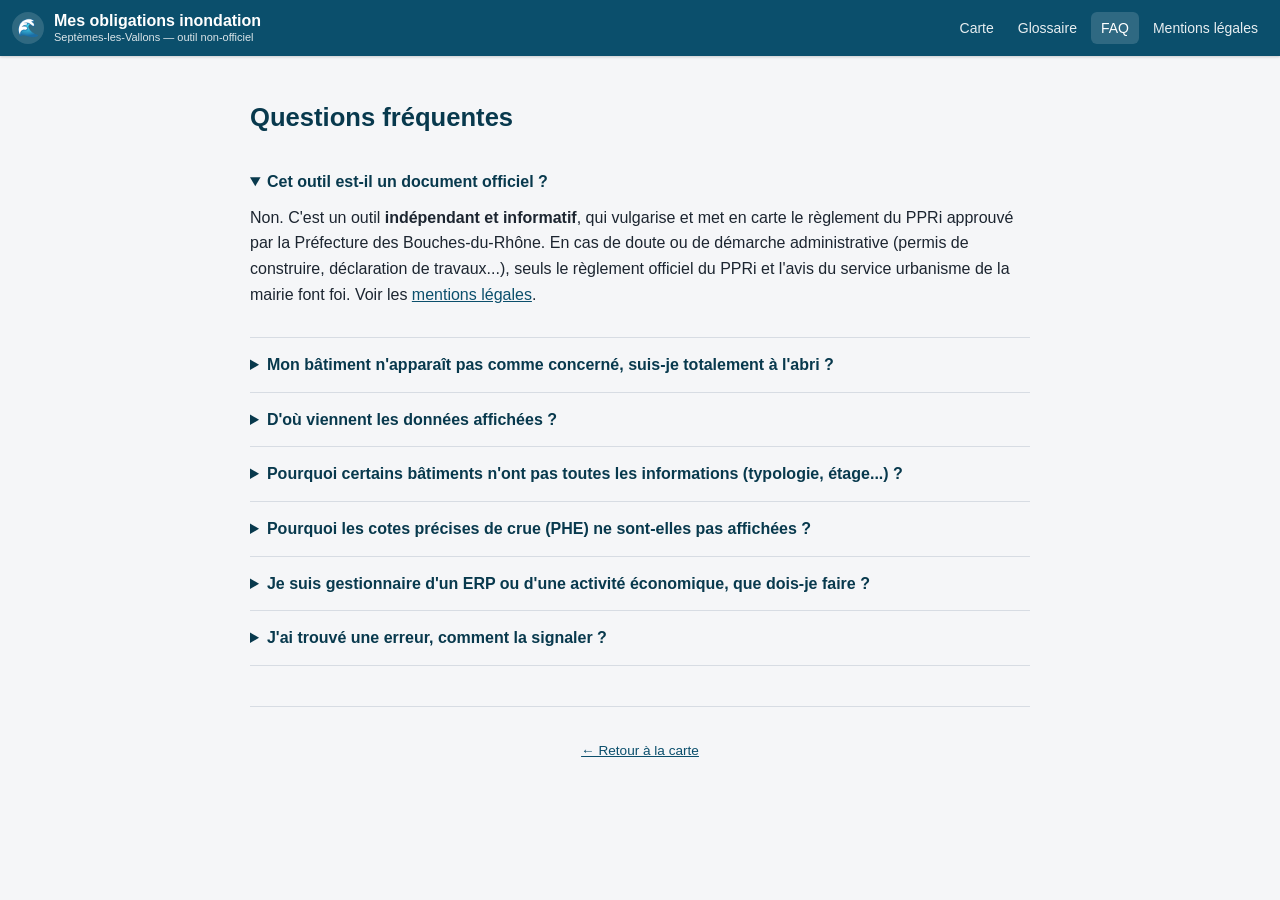
==== faq.html @ 89f33020 "Version initiale : webmap PPRi Septèmes-les-Vallons Outil cartographique public présentant les oblig" ====
<!doctype html>
<html lang="fr">
<head>
  <meta charset="utf-8">
  <meta name="viewport" content="width=device-width, initial-scale=1">
  <title>Questions fréquentes — Mes obligations inondation</title>
  <meta name="description" content="Réponses aux questions fréquentes sur l'outil et sur le PPRi inondation de Septèmes-les-Vallons.">
  <link rel="stylesheet" href="src/css/style.css">
  <link rel="icon" href="data:image/svg+xml,<svg xmlns=%22http://www.w3.org/2000/svg%22 viewBox=%220 0 100 100%22><text y=%22.9em%22 font-size=%2290%22>🌊</text></svg>">
</head>
<body>
  <a class="skip-link" href="#contenu">Aller au contenu principal</a>
  <header class="app-header">
    <a class="brand" href="index.html">
      <span class="pictogram" aria-hidden="true">🌊</span>
      <span class="brand-text">Mes obligations inondation<small>Septèmes-les-Vallons — outil non-officiel</small></span>
    </a>
    <nav aria-label="Navigation principale">
      <a href="index.html">Carte</a>
      <a href="glossaire.html">Glossaire</a>
      <a href="faq.html" aria-current="page">FAQ</a>
      <a href="mentions-legales.html">Mentions légales</a>
    </nav>
    <button class="menu-toggle" id="menu-toggle" aria-label="Ouvrir le menu" aria-expanded="false" aria-controls="mobile-nav">☰</button>
  </header>
  <nav id="mobile-nav" class="mobile-nav" aria-label="Navigation mobile">
    <a href="index.html">🗺️ Carte</a>
    <a href="glossaire.html">📖 Glossaire</a>
    <a href="faq.html">❓ Questions fréquentes</a>
    <a href="mentions-legales.html">⚖️ Mentions légales</a>
  </nav>

  <main id="contenu" class="content-page">
    <h1>Questions fréquentes</h1>

    <details class="faq-item" open>
      <summary>Cet outil est-il un document officiel ?</summary>
      <p>
        Non. C'est un outil <strong>indépendant et informatif</strong>, qui
        vulgarise et met en carte le règlement du PPRi approuvé par la
        Préfecture des Bouches-du-Rhône. En cas de doute ou de démarche
        administrative (permis de construire, déclaration de travaux...),
        seuls le règlement officiel du PPRi et l'avis du service urbanisme de
        la mairie font foi. Voir les <a href="mentions-legales.html">mentions légales</a>.
      </p>
    </details>

    <details class="faq-item">
      <summary>Mon bâtiment n'apparaît pas comme concerné, suis-je totalement à l'abri ?</summary>
      <p>
        Le PPRi « Aygalades (Caravelle) et affluents » couvre un phénomène
        précis (débordement de cours d'eau). D'autres risques peuvent exister
        (ruissellement pluvial, autres aléas) sans être cartographiés par ce
        PPRi. Consultez <a href="https://www.georisques.gouv.fr/" target="_blank" rel="noopener">Géorisques</a>
        pour une vue d'ensemble des risques à votre adresse.
      </p>
    </details>

    <details class="faq-item">
      <summary>D'où viennent les données affichées ?</summary>
      <p>
        Le zonage réglementaire provient du PPRi approuvé, publié par la
        DDTM des Bouches-du-Rhône. Les bâtiments proviennent de la BD TOPO®
        de l'IGN, croisés géographiquement avec le zonage. Les établissements
        recevant du public proviennent de la base nationale Acceslibre. Le
        détail est donné dans <a href="https://github.com/" target="_blank" rel="noopener">le dépôt du projet</a> (fichier
        <code>docs/METHODOLOGIE.md</code>).
      </p>
    </details>

    <details class="faq-item">
      <summary>Pourquoi certains bâtiments n'ont pas toutes les informations (typologie, étage...) ?</summary>
      <p>
        Certaines informations (nombre de logements, présence d'un étage,
        usage précis) sont estimées à partir de données publiques qui ne sont
        pas exhaustives à l'échelle du bâtiment individuel. Lorsque la donnée
        est incertaine ou absente, l'outil l'indique explicitement plutôt que
        de deviner.
      </p>
    </details>

    <details class="faq-item">
      <summary>Pourquoi les cotes précises de crue (PHE) ne sont-elles pas affichées ?</summary>
      <p>
        Pour Septèmes-les-Vallons, ces cotes ne sont disponibles à ce jour que
        sous forme de plan scanné (PDF), sans version cartographique
        exploitable directement. Les intégrer de façon fiable nécessite un
        calage géographique précis, en cours de finalisation. En attendant,
        le plan officiel des cotes PHE reste consultable auprès de la DDTM ou
        de la mairie.
      </p>
    </details>

    <details class="faq-item">
      <summary>Je suis gestionnaire d'un ERP ou d'une activité économique, que dois-je faire ?</summary>
      <p>
        Cliquez sur votre établissement (ou recherchez son adresse) : le
        panneau d'information indique la zone réglementaire, les seuils de
        travaux applicables et, le cas échéant, votre éligibilité au Fonds
        Barnier. Un diagnostic de vulnérabilité réalisé par un professionnel
        reste la démarche de référence pour vos obligations précises.
      </p>
    </details>

    <details class="faq-item">
      <summary>J'ai trouvé une erreur, comment la signaler ?</summary>
      <p>
        Ouvrez une « issue » sur le dépôt du projet en décrivant le bâtiment
        concerné (adresse ou identifiant BD TOPO) et l'erreur constatée. Voir
        le fichier <code>CONTRIBUTING.md</code> du dépôt.
      </p>
    </details>

    <footer class="site-footer">
      <p><a href="index.html">← Retour à la carte</a></p>
    </footer>
  </main>

  <script src="src/js/nav.js"></script>
</body>
</html>
---- src/css/style.css ----
/* =========================================================================
   Mes obligations face au risque inondation — Septèmes-les-Vallons
   Feuille de style principale
   Mobile-first, variables CSS, thème clair uniquement (contexte réglementaire
   -> on privilégie une lecture stable et imprimable plutôt qu'un mode sombre).
   ========================================================================= */

:root {
  /* Palette neutre de l'interface (volontairement distincte des couleurs
     réglementaires des zones, pour ne jamais les confondre) */
  --color-bg: #f5f6f8;
  --color-surface: #ffffff;
  --color-surface-alt: #eef1f5;
  --color-border: #d7dce3;
  --color-text: #1c2530;
  --color-text-muted: #545f6d;
  --color-primary: #0b4f6c;
  --color-primary-dark: #08394d;
  --color-primary-contrast: #ffffff;
  --color-focus: #1a73e8;
  --color-danger: #b3261e;
  --color-success: #2e7d32;

  /* Couleurs réglementaires des zones PPRi — DOIVENT rester cohérentes avec
     data/*.geojson (propriété zoneColor) et docs/METHODOLOGIE.md */
  --zone-bleu-clair: #64b5f6;
  --zone-bleu-fonce: #1565c0;
  --zone-orange: #f57c00;
  --zone-rouge: #c62828;
  --zone-violet: #8e24aa;
  --zone-hors: #9e9e9e;

  --radius-sm: 6px;
  --radius-md: 12px;
  --radius-lg: 16px;
  --shadow-1: 0 1px 3px rgba(20, 27, 36, 0.12), 0 1px 2px rgba(20, 27, 36, 0.08);
  --shadow-2: 0 8px 24px rgba(20, 27, 36, 0.18);

  --header-h: 56px;
  --panel-peek-h: 96px;

  color-scheme: light;
}

* {
  box-sizing: border-box;
}

html, body {
  height: 100%;
}

body {
  margin: 0;
  font-family: "Segoe UI", "Helvetica Neue", Arial, sans-serif;
  color: var(--color-text);
  background: var(--color-bg);
  -webkit-font-smoothing: antialiased;
}

a {
  color: var(--color-primary);
}

a:hover {
  color: var(--color-primary-dark);
}

img { max-width: 100%; }

/* ---------- Accessibilité : lien d'évitement + focus visible ---------- */

.skip-link {
  position: absolute;
  left: -999px;
  top: 0;
  background: var(--color-primary);
  color: #fff;
  padding: 10px 16px;
  z-index: 2000;
  border-radius: 0 0 var(--radius-sm) 0;
}

.skip-link:focus {
  left: 0;
}

:focus-visible {
  outline: 3px solid var(--color-focus);
  outline-offset: 2px;
}

/* ============================== En-tête ============================== */

.app-header {
  position: fixed;
  inset: 0 0 auto 0;
  height: var(--header-h);
  display: flex;
  align-items: center;
  gap: 12px;
  padding: 0 12px;
  background: var(--color-primary);
  color: var(--color-primary-contrast);
  z-index: 1200;
  box-shadow: var(--shadow-1);
}

.app-header .brand {
  display: flex;
  align-items: center;
  gap: 10px;
  color: #fff;
  text-decoration: none;
  font-weight: 600;
  line-height: 1.15;
  margin-right: auto;
  min-width: 0;
}

.app-header .brand .pictogram {
  flex: none;
  width: 32px;
  height: 32px;
  border-radius: 50%;
  background: rgba(255,255,255,0.15);
  display: flex;
  align-items: center;
  justify-content: center;
  font-size: 18px;
}

.app-header .brand .brand-text {
  overflow: hidden;
  text-overflow: ellipsis;
  white-space: nowrap;
}

.app-header .brand .brand-text small {
  display: block;
  font-weight: 400;
  font-size: 11px;
  opacity: 0.85;
}

.app-header nav {
  display: none;
}

.app-header .menu-toggle {
  background: rgba(255,255,255,0.12);
  border: none;
  color: #fff;
  width: 40px;
  height: 40px;
  border-radius: var(--radius-sm);
  font-size: 18px;
  cursor: pointer;
}

@media (min-width: 860px) {
  .app-header nav {
    display: flex;
    gap: 4px;
  }
  .app-header nav a {
    color: #fff;
    text-decoration: none;
    font-size: 14px;
    padding: 8px 10px;
    border-radius: var(--radius-sm);
    opacity: 0.9;
  }
  .app-header nav a:hover,
  .app-header nav a[aria-current="page"] {
    background: rgba(255,255,255,0.15);
    opacity: 1;
  }
  .app-header .menu-toggle {
    display: none;
  }
}

/* Menu mobile déroulant */
.mobile-nav {
  position: fixed;
  top: var(--header-h);
  left: 0;
  right: 0;
  background: var(--color-primary-dark);
  z-index: 1150;
  display: none;
  flex-direction: column;
  padding: 8px;
  box-shadow: var(--shadow-2);
}

.mobile-nav.open {
  display: flex;
}

.mobile-nav a {
  color: #fff;
  text-decoration: none;
  padding: 12px 14px;
  border-radius: var(--radius-sm);
  font-size: 15px;
}

.mobile-nav a:hover {
  background: rgba(255,255,255,0.12);
}

@media (min-width: 860px) {
  .mobile-nav { display: none !important; }
}

/* ====================== Page de contenu (non-carte) ==================== */

.content-page {
  padding-top: calc(var(--header-h) + 24px);
  max-width: 820px;
  margin: 0 auto;
  padding-left: 20px;
  padding-right: 20px;
  padding-bottom: 64px;
  line-height: 1.6;
}

.content-page h1 {
  font-size: 1.6rem;
  color: var(--color-primary-dark);
}

.content-page h2 {
  font-size: 1.2rem;
  color: var(--color-primary-dark);
  margin-top: 2em;
}

.content-page .lead {
  font-size: 1.05rem;
  color: var(--color-text-muted);
}

.notice {
  background: #fff8e1;
  border: 1px solid #f2d98a;
  border-radius: var(--radius-md);
  padding: 14px 16px;
  font-size: 0.95rem;
  margin: 20px 0;
}

.notice.info {
  background: #e8f1f7;
  border-color: #b9d6e6;
}

.faq-item {
  border-bottom: 1px solid var(--color-border);
  padding: 14px 0;
}

.faq-item summary {
  cursor: pointer;
  font-weight: 600;
  color: var(--color-primary-dark);
}

.faq-item p {
  margin-top: 10px;
  color: var(--color-text);
}

footer.site-footer {
  border-top: 1px solid var(--color-border);
  margin-top: 40px;
  padding: 20px;
  font-size: 0.85rem;
  color: var(--color-text-muted);
  text-align: center;
}

/* ============================ Application carte ========================= */

.map-app {
  position: fixed;
  inset: var(--header-h) 0 0 0;
  display: block;
}

#map {
  position: absolute;
  inset: 0;
}

/* Boutons flottants (recherche, légende) */
.map-toolbar {
  position: absolute;
  top: 12px;
  left: 12px;
  right: 12px;
  z-index: 900;
  display: flex;
  gap: 8px;
  align-items: flex-start;
  pointer-events: none;
}

.map-toolbar > * {
  pointer-events: auto;
}

.search-box {
  flex: 1 1 auto;
  min-width: 0;
  max-width: 420px;
  background: var(--color-surface);
  border-radius: var(--radius-md);
  box-shadow: var(--shadow-1);
  display: flex;
  align-items: center;
  padding: 4px 4px 4px 12px;
  position: relative;
}

.search-box input {
  border: none;
  outline: none;
  flex: 1;
  font-size: 15px;
  padding: 10px 6px;
  background: transparent;
  color: var(--color-text);
  min-width: 0;
}

.search-box button {
  background: var(--color-primary);
  color: #fff;
  border: none;
  border-radius: var(--radius-sm);
  width: 38px;
  height: 38px;
  cursor: pointer;
  flex: none;
}

.search-results {
  position: absolute;
  top: calc(100% + 6px);
  left: 0;
  right: 0;
  background: var(--color-surface);
  border-radius: var(--radius-md);
  box-shadow: var(--shadow-2);
  max-height: 260px;
  overflow-y: auto;
  display: none;
}

.search-results.open { display: block; }

.search-results button {
  display: block;
  width: 100%;
  text-align: left;
  padding: 10px 14px;
  background: none;
  border: none;
  border-bottom: 1px solid var(--color-border);
  font-size: 14px;
  cursor: pointer;
  color: var(--color-text);
}

.search-results button:hover,
.search-results button:focus-visible {
  background: var(--color-surface-alt);
}

.icon-btn {
  background: var(--color-surface);
  border: none;
  border-radius: var(--radius-md);
  box-shadow: var(--shadow-1);
  width: 42px;
  height: 42px;
  font-size: 18px;
  cursor: pointer;
  flex: none;
  color: var(--color-text);
}

.icon-btn[aria-pressed="true"] {
  background: var(--color-primary);
  color: #fff;
}

/* Géolocalisation : bouton dédié en bas à droite au-dessus du panneau */
.locate-btn {
  position: absolute;
  right: 12px;
  z-index: 850;
  bottom: calc(var(--panel-peek-h) + 16px);
}

/* ------------------------------- Légende --------------------------------
   Bouton + panneau déroulant (et non un contrôle Leaflet toujours visible)
   pour ne jamais recouvrir la recherche ni le panneau d'information, quelle
   que soit la taille d'écran. */

.legend-wrapper {
  position: relative;
  flex: none;
}

.legend-box {
  position: absolute;
  top: calc(100% + 8px);
  right: 0;
  background: var(--color-surface);
  border-radius: var(--radius-md);
  box-shadow: var(--shadow-2);
  padding: 12px 14px;
  font-size: 13px;
  width: 240px;
  max-width: calc(100vw - 24px);
  display: none;
}

.legend-box.open {
  display: block;
}

.legend-box h3 {
  margin: 0 0 8px;
  font-size: 13px;
  text-transform: uppercase;
  letter-spacing: 0.04em;
  color: var(--color-text-muted);
}

.legend-row {
  display: flex;
  align-items: center;
  gap: 8px;
  padding: 3px 0;
}

.legend-swatch {
  width: 14px;
  height: 14px;
  border-radius: 3px;
  flex: none;
  border: 1px solid rgba(0,0,0,0.15);
}

/* ------------------------------ Panneau info ----------------------------- */

.info-panel {
  position: absolute;
  z-index: 1000;
  background: var(--color-surface);
  box-shadow: var(--shadow-2);
  display: flex;
  flex-direction: column;
  overflow: hidden;
}

/* Mobile : bottom sheet */
.info-panel {
  left: 0;
  right: 0;
  bottom: 0;
  top: auto;
  height: var(--panel-peek-h);
  max-height: 82vh;
  border-radius: var(--radius-lg) var(--radius-lg) 0 0;
  transition: height 0.28s ease;
}

.info-panel.expanded {
  height: 82vh;
}

.panel-handle {
  width: 100%;
  border: none;
  background: none;
  padding: 10px 16px 6px;
  cursor: pointer;
  flex: none;
  text-align: left;
}

.panel-handle .grip {
  width: 40px;
  height: 4px;
  background: var(--color-border);
  border-radius: 2px;
  margin: 0 auto 10px;
}

.panel-handle .panel-title-row {
  display: flex;
  align-items: center;
  gap: 10px;
}

.panel-handle .zone-dot {
  width: 14px;
  height: 14px;
  border-radius: 50%;
  flex: none;
}

.panel-handle h2 {
  margin: 0;
  font-size: 1.02rem;
  color: var(--color-text);
  overflow: hidden;
  text-overflow: ellipsis;
  white-space: nowrap;
}

.panel-handle .panel-subtitle {
  font-size: 0.82rem;
  color: var(--color-text-muted);
  margin-top: 2px;
}

.panel-body {
  padding: 0 18px 24px;
  overflow-y: auto;
  flex: 1;
}

.panel-body .intro-block p {
  color: var(--color-text-muted);
}

.panel-body .badge {
  display: inline-block;
  padding: 4px 10px;
  border-radius: 999px;
  font-size: 0.78rem;
  font-weight: 600;
  color: #fff;
}

.panel-body section.detail-block {
  border-top: 1px solid var(--color-border);
  padding: 14px 0;
}

.panel-body section.detail-block h3 {
  font-size: 0.95rem;
  margin: 0 0 8px;
  color: var(--color-primary-dark);
  display: flex;
  align-items: center;
  gap: 8px;
}

.panel-body section.detail-block p,
.panel-body section.detail-block li {
  font-size: 0.92rem;
  color: var(--color-text);
}

.panel-body .figure-row {
  display: flex;
  flex-wrap: wrap;
  gap: 10px;
  margin: 8px 0;
}

.figure-chip {
  background: var(--color-surface-alt);
  border-radius: var(--radius-sm);
  padding: 8px 12px;
  font-size: 0.85rem;
}

.figure-chip strong {
  display: block;
  font-size: 1.05rem;
  color: var(--color-primary-dark);
}

details.tech-details {
  margin-top: 10px;
  background: var(--color-surface-alt);
  border-radius: var(--radius-sm);
  padding: 10px 12px;
}

details.tech-details summary {
  cursor: pointer;
  font-size: 0.86rem;
  font-weight: 600;
  color: var(--color-text-muted);
}

details.tech-details .tech-row {
  font-size: 0.82rem;
  padding: 6px 0;
  border-top: 1px solid var(--color-border);
}

details.tech-details .tech-row:first-of-type {
  border-top: none;
}

details.tech-details dt {
  font-weight: 600;
  color: var(--color-text-muted);
}

details.tech-details dd {
  margin: 2px 0 0;
}

.panel-close {
  position: absolute;
  top: 10px;
  right: 10px;
  width: 32px;
  height: 32px;
  border-radius: 50%;
  border: none;
  background: var(--color-surface-alt);
  cursor: pointer;
  font-size: 16px;
}

.welcome-cta {
  display: flex;
  flex-wrap: wrap;
  gap: 10px;
  margin-top: 16px;
}

.btn {
  display: inline-flex;
  align-items: center;
  gap: 8px;
  padding: 10px 16px;
  border-radius: var(--radius-sm);
  border: 1px solid var(--color-border);
  background: var(--color-surface);
  color: var(--color-text);
  text-decoration: none;
  font-size: 0.9rem;
  cursor: pointer;
}

.btn.primary {
  background: var(--color-primary);
  border-color: var(--color-primary);
  color: #fff;
}

.btn:hover { filter: brightness(0.97); }

/* Desktop : panneau latéral fixe */
@media (min-width: 860px) {
  .info-panel {
    top: 16px;
    right: 16px;
    bottom: 16px;
    left: auto;
    width: 380px;
    height: auto !important;
    max-height: none;
    border-radius: var(--radius-lg);
  }
  .panel-handle { cursor: default; }
  .panel-handle .grip { display: none; }
  .locate-btn { bottom: 16px; }
  .map-toolbar { right: 420px; }
}

/* ------------------------- Étiquettes / marqueurs ERP -------------------- */

.erp-marker {
  width: 16px;
  height: 16px;
  border-radius: 50%;
  border: 2px solid #fff;
  box-shadow: 0 0 0 1px rgba(0,0,0,0.25);
}

.leaflet-popup-content-wrapper {
  border-radius: var(--radius-md);
}

/* -------------------------------- Utilitaires ---------------------------- */

.visually-hidden {
  position: absolute !important;
  width: 1px; height: 1px;
  padding: 0; margin: -1px;
  overflow: hidden;
  clip: rect(0,0,0,0);
  white-space: nowrap; border: 0;
}

.text-muted { color: var(--color-text-muted); }
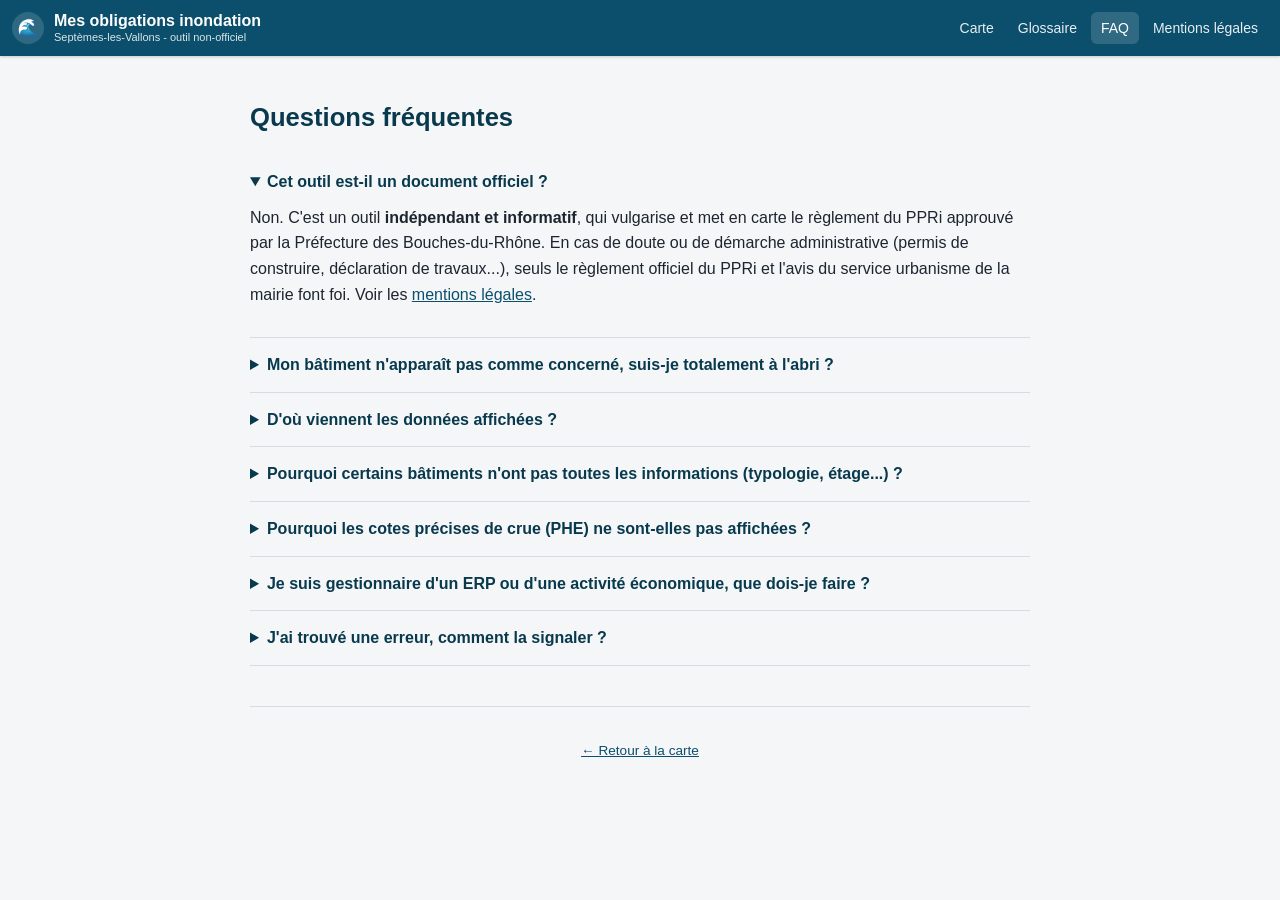
==== commit 835e42de: "Corrections mineures de mise en forme (documents et code)" ====
--- a/faq.html
+++ b/faq.html
@@ -3,7 +3,7 @@
 <head>
   <meta charset="utf-8">
   <meta name="viewport" content="width=device-width, initial-scale=1">
-  <title>Questions fréquentes — Mes obligations inondation</title>
+  <title>Questions fréquentes - Mes obligations inondation</title>
   <meta name="description" content="Réponses aux questions fréquentes sur l'outil et sur le PPRi inondation de Septèmes-les-Vallons.">
   <link rel="stylesheet" href="src/css/style.css">
   <link rel="icon" href="data:image/svg+xml,<svg xmlns=%22http://www.w3.org/2000/svg%22 viewBox=%220 0 100 100%22><text y=%22.9em%22 font-size=%2290%22>🌊</text></svg>">
@@ -13,7 +13,7 @@
   <header class="app-header">
     <a class="brand" href="index.html">
       <span class="pictogram" aria-hidden="true">🌊</span>
-      <span class="brand-text">Mes obligations inondation<small>Septèmes-les-Vallons — outil non-officiel</small></span>
+      <span class="brand-text">Mes obligations inondation<small>Septèmes-les-Vallons - outil non-officiel</small></span>
     </a>
     <nav aria-label="Navigation principale">
       <a href="index.html">Carte</a>
--- a/src/css/style.css
+++ b/src/css/style.css
@@ -1,5 +1,5 @@
 /* =========================================================================
-   Mes obligations face au risque inondation — Septèmes-les-Vallons
+   Mes obligations face au risque inondation - Septèmes-les-Vallons
    Feuille de style principale
    Mobile-first, variables CSS, thème clair uniquement (contexte réglementaire
    -> on privilégie une lecture stable et imprimable plutôt qu'un mode sombre).
@@ -21,7 +21,7 @@
   --color-danger: #b3261e;
   --color-success: #2e7d32;
 
-  /* Couleurs réglementaires des zones PPRi — DOIVENT rester cohérentes avec
+  /* Couleurs réglementaires des zones PPRi : DOIVENT rester cohérentes avec
      data/*.geojson (propriété zoneColor) et docs/METHODOLOGIE.md */
   --zone-bleu-clair: #64b5f6;
   --zone-bleu-fonce: #1565c0;
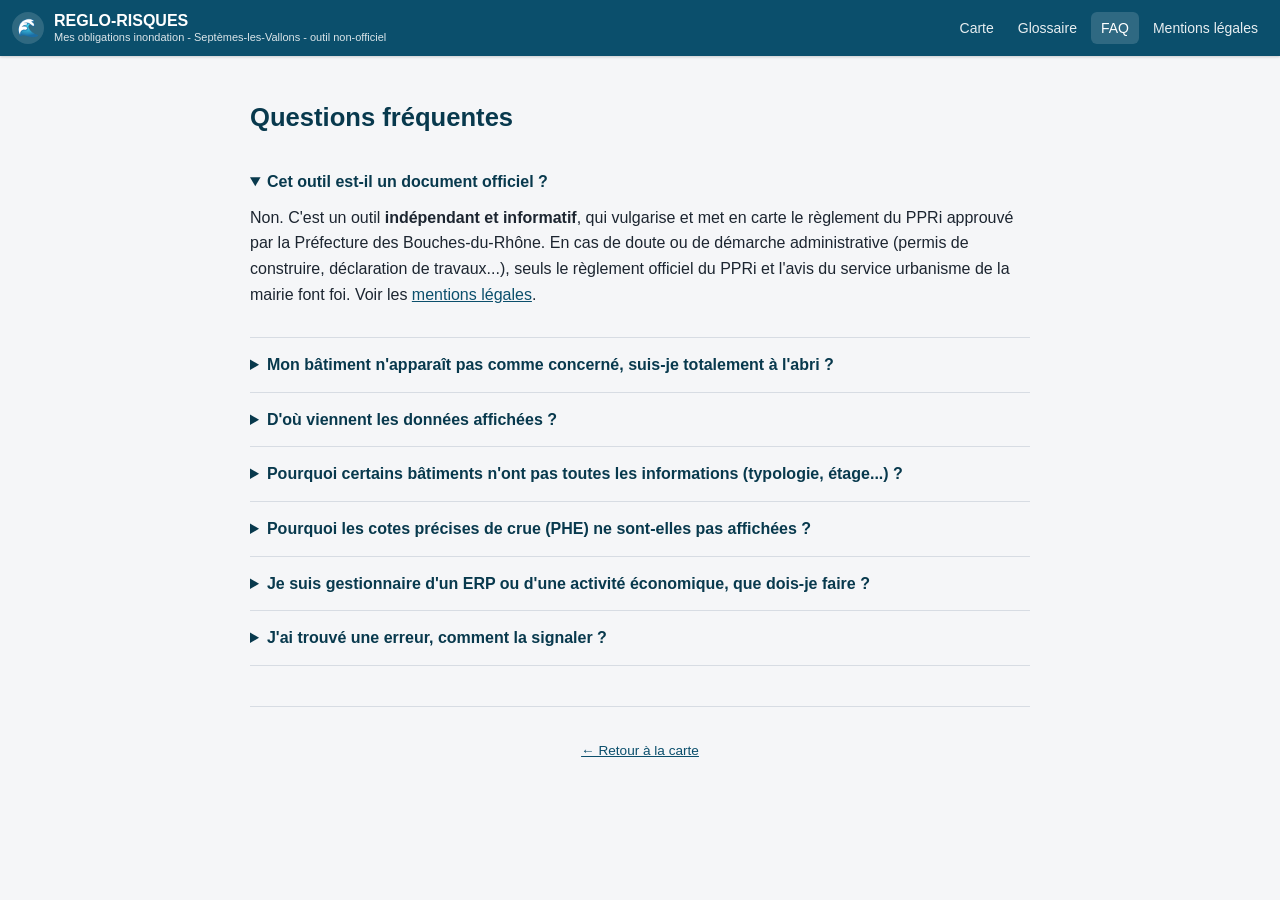
==== commit b8ef4cce: "Couleur unique des bâtiments et nom de l'appli dans le header - Tous les bâtiments (en zone réglemen" ====
--- a/faq.html
+++ b/faq.html
@@ -13,7 +13,7 @@
   <header class="app-header">
     <a class="brand" href="index.html">
       <span class="pictogram" aria-hidden="true">🌊</span>
-      <span class="brand-text">Mes obligations inondation<small>Septèmes-les-Vallons - outil non-officiel</small></span>
+      <span class="brand-text">REGLO-RISQUES<small>Mes obligations inondation - Septèmes-les-Vallons - outil non-officiel</small></span>
     </a>
     <nav aria-label="Navigation principale">
       <a href="index.html">Carte</a>
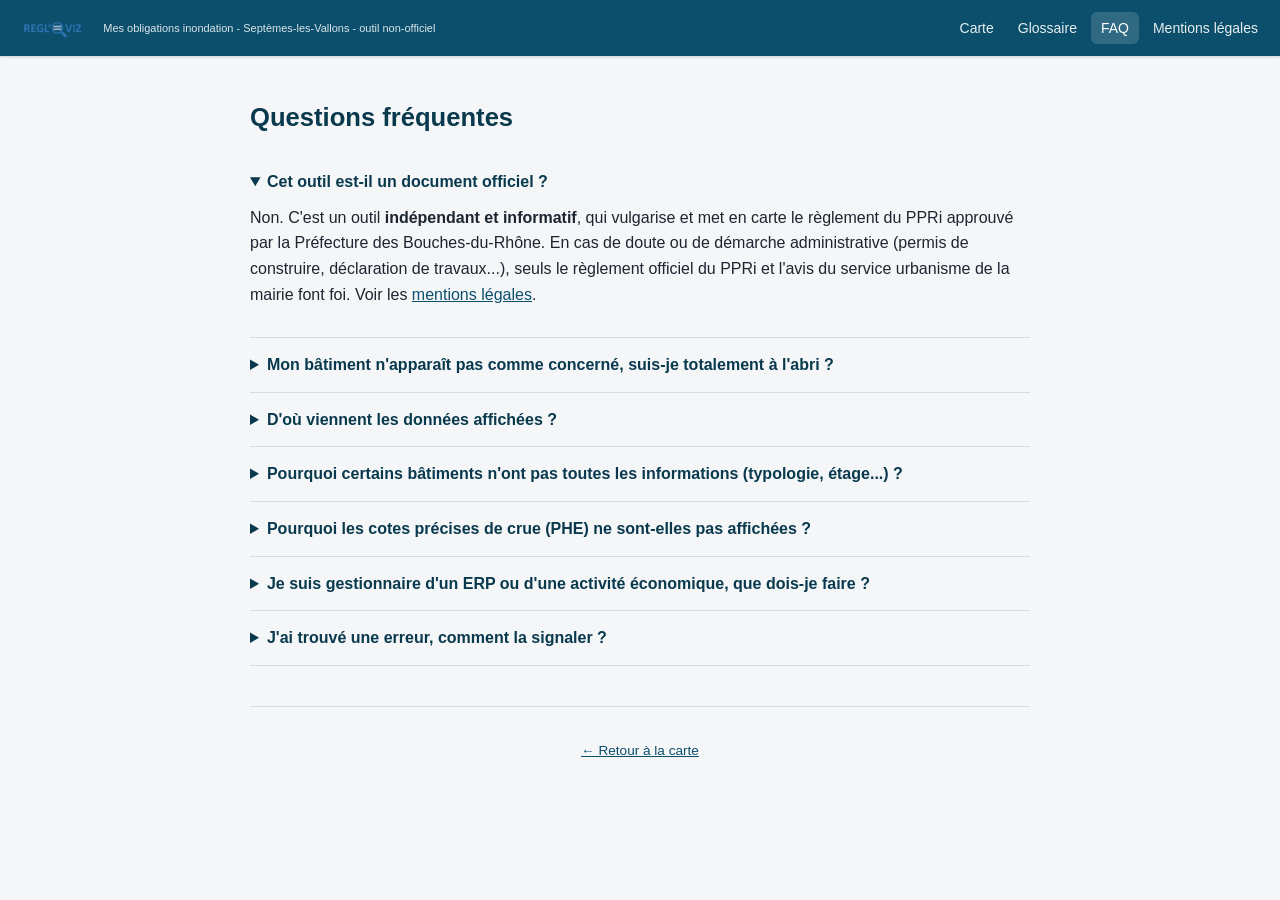
==== commit 77bbc7b4: "Integre le logo REGL'OVIZ dans le header et renomme le depot Remplace le pictogramme emoji et le tex" ====
--- a/faq.html
+++ b/faq.html
@@ -12,8 +12,10 @@
   <a class="skip-link" href="#contenu">Aller au contenu principal</a>
   <header class="app-header">
     <a class="brand" href="index.html">
-      <span class="pictogram" aria-hidden="true">🌊</span>
-      <span class="brand-text">REGLO-RISQUES<small>Mes obligations inondation - Septèmes-les-Vallons - outil non-officiel</small></span>
+      <img class="brand-logo" src="src/assets/logo-reglo-viz.png" alt="REGL'OVIZ">
+      <span class="brand-text">
+        <small>Mes obligations inondation - Septèmes-les-Vallons - outil non-officiel</small>
+      </span>
     </a>
     <nav aria-label="Navigation principale">
       <a href="index.html">Carte</a>
--- a/src/css/style.css
+++ b/src/css/style.css
@@ -118,16 +118,11 @@
   min-width: 0;
 }
 
-.app-header .brand .pictogram {
-  flex: none;
-  width: 32px;
-  height: 32px;
-  border-radius: 50%;
-  background: rgba(255,255,255,0.15);
-  display: flex;
-  align-items: center;
-  justify-content: center;
-  font-size: 18px;
+.app-header .brand .brand-logo {
+  flex: none;
+  height: 34px;
+  width: auto;
+  display: block;
 }
 
 .app-header .brand .brand-text {
@@ -457,6 +452,155 @@
   border: 1px solid rgba(0,0,0,0.15);
 }
 
+/* --------------------------- Tableau de bord ------------------------------
+   Même principe bouton + panneau déroulant que la légende, à l'attention
+   des élus/techniciens : agrégats communaux dont chaque donnée est
+   cliquable pour surligner les bâtiments correspondants sur la carte
+   (voir dashboardHighlight dans src/js/app.js). */
+
+.dashboard-wrapper {
+  position: relative;
+  flex: none;
+}
+
+.dashboard-box {
+  position: absolute;
+  top: calc(100% + 8px);
+  right: 0;
+  background: var(--color-surface);
+  border-radius: var(--radius-md);
+  box-shadow: var(--shadow-2);
+  padding: 14px 16px;
+  font-size: 13px;
+  width: 360px;
+  max-width: calc(100vw - 24px);
+  max-height: min(70vh, 560px);
+  overflow-y: auto;
+  display: none;
+}
+
+.dashboard-box.open {
+  display: block;
+}
+
+.dashboard-box h3 {
+  margin: 0 0 4px;
+  font-size: 14px;
+}
+
+.dashboard-intro {
+  margin: 0 0 12px;
+  font-size: 12px;
+  color: var(--color-text-muted);
+}
+
+.dashboard-active-filter {
+  display: flex;
+  align-items: center;
+  justify-content: space-between;
+  gap: 8px;
+  background: var(--color-primary);
+  color: #fff;
+  border-radius: var(--radius-sm);
+  padding: 6px 10px;
+  font-size: 12px;
+  margin-bottom: 10px;
+}
+
+/* Le sélecteur ci-dessus a la même spécificité que la règle [hidden] du
+   navigateur (display:none) : sans cette surcharge explicite, l'ordre des
+   règles ferait gagner .dashboard-active-filter et la puce resterait
+   visible même une fois l'attribut hidden posé par le JS. */
+.dashboard-active-filter[hidden] {
+  display: none;
+}
+
+.dashboard-active-filter button {
+  flex: none;
+  background: none;
+  border: none;
+  color: #fff;
+  font-size: 15px;
+  line-height: 1;
+  cursor: pointer;
+  padding: 2px 4px;
+}
+
+.dashboard-group + .dashboard-group {
+  margin-top: 14px;
+}
+
+.dashboard-group h4 {
+  margin: 0 0 6px;
+  font-size: 11px;
+  text-transform: uppercase;
+  letter-spacing: 0.04em;
+  color: var(--color-text-muted);
+}
+
+.dashboard-tile {
+  display: flex;
+  align-items: center;
+  gap: 8px;
+  width: 100%;
+  text-align: left;
+  padding: 8px 10px;
+  border: 1px solid var(--color-border);
+  border-radius: var(--radius-sm);
+  background: var(--color-surface-alt);
+  cursor: pointer;
+  margin-bottom: 6px;
+  font: inherit;
+  color: var(--color-text);
+}
+
+.dashboard-tile:last-child {
+  margin-bottom: 0;
+}
+
+.dashboard-tile:hover,
+.dashboard-tile:focus-visible {
+  border-color: var(--color-primary);
+}
+
+.dashboard-tile-count {
+  flex: none;
+  min-width: 32px;
+  font-weight: 700;
+  font-size: 15px;
+  color: var(--color-primary);
+  text-align: right;
+}
+
+.dashboard-tile-label {
+  flex: 1;
+  line-height: 1.25;
+}
+
+.dashboard-tile.sub {
+  margin-left: 18px;
+  width: calc(100% - 18px);
+  background: transparent;
+  border-style: dashed;
+}
+
+.dashboard-tile-zone .legend-swatch {
+  flex: none;
+}
+
+/* Placée après .dashboard-tile.sub (même spécificité que lui) pour que
+   l'état actif l'emporte toujours, y compris sur une sous-tuile dont le
+   fond transparent écraserait sinon le fond bleu ci-dessous. */
+.dashboard-tile[aria-pressed="true"] {
+  background: var(--color-primary);
+  border-color: var(--color-primary);
+  color: #fff;
+}
+
+.dashboard-tile[aria-pressed="true"] .dashboard-tile-count {
+  color: #fff;
+}
+
 /* ------------------------------ Panneau info ----------------------------- */
 
 .info-panel {
@@ -621,6 +765,101 @@
 
 details.tech-details dd {
   margin: 2px 0 0;
+}
+
+/* ---------------------- Correction déclarative du visiteur --------------- */
+
+.correction-active-note {
+  margin: 8px 0 0;
+  font-size: 0.82rem;
+  font-weight: 600;
+  color: var(--color-primary-dark);
+}
+
+details.correction-block {
+  margin: 10px 0 14px;
+  background: var(--color-surface-alt);
+  border: 1px dashed var(--color-primary);
+  border-radius: var(--radius-sm);
+  padding: 10px 12px;
+}
+
+details.correction-block summary {
+  cursor: pointer;
+  font-size: 0.88rem;
+  font-weight: 600;
+  color: var(--color-primary-dark);
+}
+
+.correction-body {
+  margin-top: 10px;
+}
+
+.correction-body fieldset {
+  border: none;
+  padding: 0;
+  margin: 0 0 12px;
+}
+
+.correction-body legend {
+  font-size: 0.82rem;
+  font-weight: 600;
+  color: var(--color-text-muted);
+  padding: 0 0 6px;
+}
+
+.correction-body .radio-row {
+  display: flex;
+  align-items: center;
+  gap: 6px;
+  font-size: 0.88rem;
+  padding: 3px 0;
+  cursor: pointer;
+}
+
+.correction-body select,
+.correction-body input[type="number"] {
+  width: 100%;
+  padding: 8px 10px;
+  border: 1px solid var(--color-border);
+  border-radius: var(--radius-sm);
+  background: var(--color-surface);
+  color: var(--color-text);
+  font: inherit;
+  font-size: 0.88rem;
+}
+
+.correction-body label {
+  display: block;
+  font-size: 0.82rem;
+  color: var(--color-text-muted);
+}
+
+.correction-actions {
+  display: flex;
+  gap: 8px;
+  margin-top: 4px;
+}
+
+.correction-note {
+  font-size: 0.76rem;
+  margin: 10px 0 0;
+}
+
+/* ---------------- Mesures recommandées ou obligatoires ------------------- */
+
+.measure-block {
+  margin-bottom: 14px;
+}
+
+.measure-block:last-child {
+  margin-bottom: 0;
+}
+
+.measure-block h4 {
+  font-size: 0.85rem;
+  margin: 0 0 4px;
+  color: var(--color-primary-dark);
 }
 
 .panel-close {
@@ -697,6 +936,25 @@
   border-radius: var(--radius-md);
 }
 
+/* ---------------- Repères clignotants du tableau de bord ----------------
+   Voir dashboardBeacons / spawnDashboardBeacon dans src/js/app.js : un
+   bâtiment surligné reste minuscule à l'échelle communale, ce cercle en
+   pixels fixes (donc de taille constante quel que soit le zoom) clignote
+   deux fois puis est retiré de la carte. */
+
+@keyframes dashboard-beacon-ping {
+  0% { transform: scale(0.6); opacity: 0.9; }
+  70% { transform: scale(2); opacity: 0; }
+  100% { transform: scale(2); opacity: 0; }
+}
+
+.dashboard-beacon {
+  transform-box: fill-box;
+  transform-origin: center;
+  animation: dashboard-beacon-ping 1.3s ease-out 2;
+  pointer-events: none;
+}
+
 /* -------------------------------- Utilitaires ---------------------------- */
 
 .visually-hidden {
